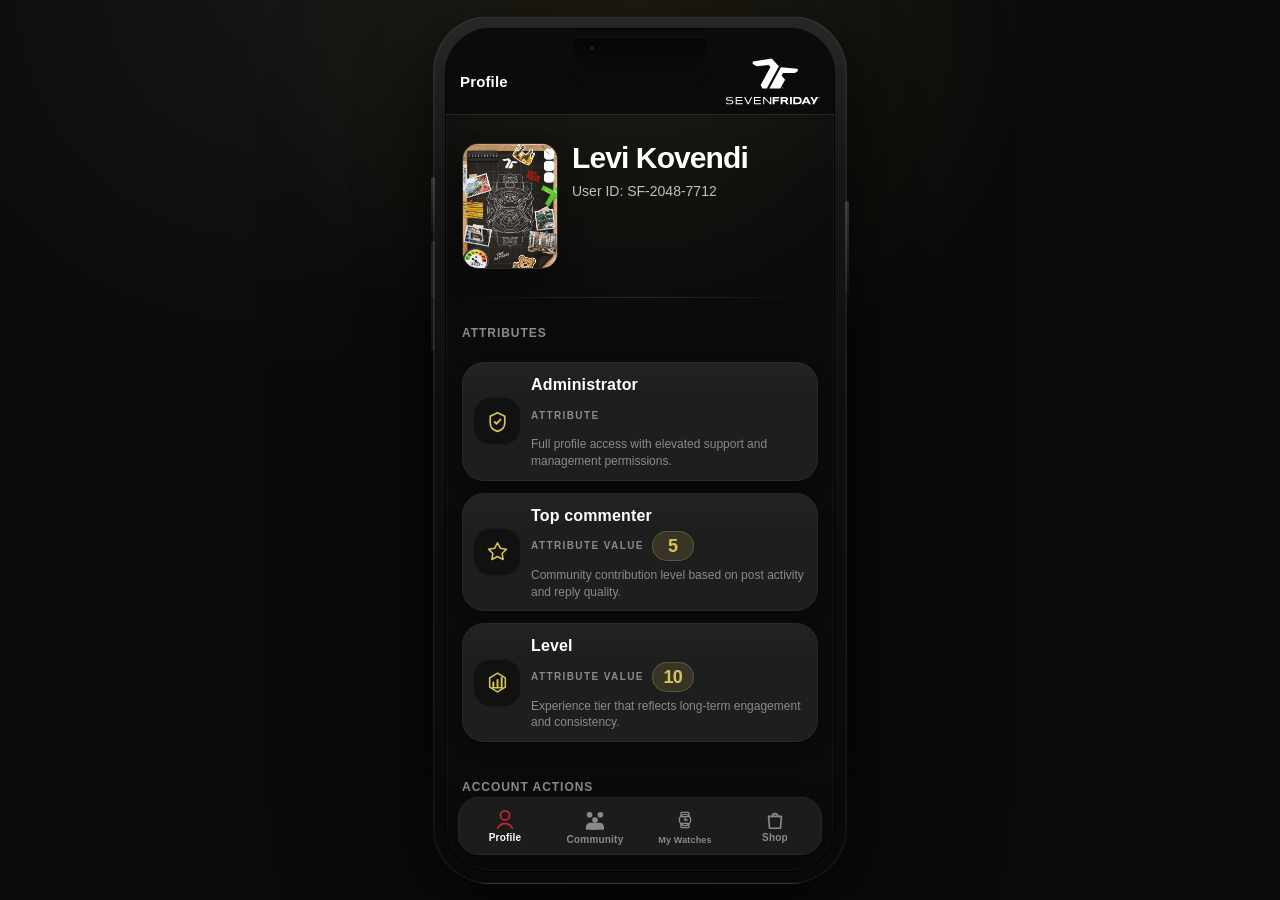
==== my-profile.html @ 0861fd1b "First commit" ====
<!doctype html>
<html lang="en">
  <head>
    <meta charset="utf-8" />
    <meta name="viewport" content="width=device-width, initial-scale=1" />
    <title>SevenFriday Profile</title>
    <link rel="stylesheet" href="./styles.css" />
  </head>
  <body>
    <main class="app-shell">
      <div class="app-stage">
        <div id="appbar-slot"></div>

        <section class="app-stage__content">
          <section class="watch-screen profile-screen" aria-label="Profile content">
            <header class="watch-screen__hero profile-hero">
              <div class="profile-header">
                <div class="profile-avatar" aria-hidden="true">
                  <img src="./assets/avatar.png" alt="" class="profile-avatar__image" />
                </div>
                <div class="profile-header__copy">
                  <h1 class="watch-screen__title" id="profile-name">Levi Kovendi</h1>
                  <p class="watch-screen__lede">User ID: SF-2048-7712</p>
                </div>
              </div>
            </header>

            <div class="watch-screen__divider"></div>

            <section class="profile-section" aria-labelledby="attributes-title">
              <h2 class="watch-screen__count" id="attributes-title">Attributes</h2>

              <div class="watch-list profile-list">
                <article class="watch-card profile-item">
                  <div class="watch-card__image-wrap profile-item__icon" aria-hidden="true">
                    <svg viewBox="0 0 24 24" fill="none" xmlns="http://www.w3.org/2000/svg">
                      <path d="M12 3.5 19 7v6.5c0 4.2-3 6.9-7 8-4-1.1-7-3.8-7-8V7l7-3.5Z" stroke="currentColor" stroke-width="1.6" stroke-linejoin="round"/>
                      <path d="M9.2 12.4 11 14.2l3.8-4.1" stroke="currentColor" stroke-width="1.8" stroke-linecap="round" stroke-linejoin="round"/>
                    </svg>
                  </div>
                  <div class="watch-card__content">
                    <div class="profile-item__copy">
                      <h3 class="watch-card__title">Administrator</h3>
                      <div class="profile-item__meta">
                        <span class="profile-item__meta-label profile-item__meta-label--solo">ATTRIBUTE</span>
                      </div>
                      <p class="watch-card__secondary">Full profile access with elevated support and management permissions.</p>
                    </div>
                  </div>
                </article>

                <article class="watch-card profile-item">
                  <div class="watch-card__image-wrap profile-item__icon" aria-hidden="true">
                    <svg viewBox="0 0 24 24" fill="none" xmlns="http://www.w3.org/2000/svg">
                      <path d="M12 2.8 14.8 8l5.8.8-4.2 4.1 1 5.8-5.4-2.8-5.4 2.8 1-5.8-4.2-4.1 5.8-.8L12 2.8Z" stroke="currentColor" stroke-width="1.5" stroke-linejoin="round"/>
                    </svg>
                  </div>
                  <div class="watch-card__content">
                    <div class="profile-item__copy">
                      <h3 class="watch-card__title">Top commenter</h3>
                      <div class="profile-item__meta">
                        <span class="profile-item__meta-label">ATTRIBUTE VALUE</span>
                        <span class="profile-item__meta-value">5</span>
                      </div>
                      <p class="watch-card__secondary">Community contribution level based on post activity and reply quality.</p>
                    </div>
                  </div>
                </article>

                <article class="watch-card profile-item">
                  <div class="watch-card__image-wrap profile-item__icon" aria-hidden="true">
                    <svg viewBox="0 0 24 24" fill="none" xmlns="http://www.w3.org/2000/svg">
                      <path d="M4.5 7.5 12 3l7.5 4.5V16.5L12 21l-7.5-4.5V7.5Z" stroke="currentColor" stroke-width="1.5" stroke-linejoin="round"/>
                      <path d="M8 15.5V12" stroke="currentColor" stroke-width="1.9" stroke-linecap="round"/>
                      <path d="M12 15.5V9.5" stroke="currentColor" stroke-width="1.9" stroke-linecap="round"/>
                      <path d="M16 15.5V7.5" stroke="currentColor" stroke-width="1.9" stroke-linecap="round"/>
                      <path d="M7.2 17h9.6" stroke="currentColor" stroke-width="1.5" stroke-linecap="round"/>
                    </svg>
                  </div>
                  <div class="watch-card__content">
                    <div class="profile-item__copy">
                      <h3 class="watch-card__title">Level</h3>
                      <div class="profile-item__meta">
                        <span class="profile-item__meta-label">ATTRIBUTE VALUE</span>
                        <span class="profile-item__meta-value">10</span>
                      </div>
                      <p class="watch-card__secondary">Experience tier that reflects long-term engagement and consistency.</p>
                    </div>
                  </div>
                </article>
              </div>
            </section>

            <section class="profile-section" aria-labelledby="account-actions-title">
              <h2 class="watch-screen__count" id="account-actions-title">Account actions</h2>

              <div class="profile-actions">
                <button type="button" class="profile-action profile-action--secondary" onclick="console.log('Logout')">
                  Logout
                </button>

                <form class="profile-delete" data-component="DeleteFlow">
                  <h3 class="watch-card__title">Delete my data</h3>
                  <p class="watch-card__secondary">
                    Deletion requires confirmation and a matching text input before it can continue.
                  </p>

                  <label class="profile-delete__field profile-delete__field--inline">
                    <span class="profile-delete__label">Confirm deletion</span>
                    <input
                      type="checkbox"
                      name="confirm_delete"
                      required
                    />
                  </label>

                  <label class="profile-delete__field">
                    <span class="profile-delete__label">Type DELETE to confirm</span>
                    <input
                      type="text"
                      name="delete_confirmation"
                      required
                      autocomplete="off"
                      spellcheck="false"
                      placeholder="DELETE"
                      pattern="DELETE"
                    />
                  </label>

                  <button type="submit" class="watch-detail__remove" data-action="delete-data">
                    Delete my data
                  </button>
                </form>
              </div>
            </section>
          </section>
        </section>

        <div id="bottom-nav-slot"></div>
      </div>
    </main>

    <script src="./svg.js"></script>
    <script src="./appbar.js"></script>
    <script src="./navbar.js"></script>
    <script>
      const appbarSlot = document.getElementById('appbar-slot');
      if (appbarSlot && window.renderAppBar) {
        appbarSlot.replaceWith(window.renderAppBar('Profile'));
      }

      const bottomNavSlot = document.getElementById('bottom-nav-slot');
      if (bottomNavSlot && window.renderNavbar) {
        bottomNavSlot.replaceWith(window.renderNavbar());
      }
    </script>
  </body>
</html>
---- styles.css ----
:root {
  --bg: #0b0b0b;
  --surface: #1e1e1e;
  --surface-strong: #252525;
  --border: #2a2a2a;
  --accent: #d8c35b;
  --accent-soft: rgba(216, 195, 91, 0.16);
  --text: #ffffff;
  --text-secondary: #bfbfbf;
  --text-muted: #8a8a8a;
  --shadow: 0 22px 48px rgba(0, 0, 0, 0.45);
  --device-notch-width: 132px;
  --device-notch-height: 29px;
  --device-notch-top: 8px;
  --appbar-height: 86px;
}

* {
  box-sizing: border-box;
}

html,
body {
  min-height: 100%;
  margin: 0;
}

body {
  min-height: 100dvh;
  display: grid;
  place-items: center;
  padding: 12px;
  background:
    radial-gradient(circle at top, rgba(216, 195, 91, 0.12), transparent 36%),
    radial-gradient(circle at 20% 0%, rgba(255, 255, 255, 0.04), transparent 28%),
    var(--bg);
  color: var(--text);
  font-family: Arial, Helvetica, sans-serif;
  overflow: auto;
}

button,
input,
textarea,
select {
  font: inherit;
}

button {
  -webkit-tap-highlight-color: transparent;
}

img {
  display: block;
  max-width: 100%;
}

#app {
  min-height: 0;
  height: 100%;
}

.app-shell {
  width: min(414px, calc(100vw - 24px), calc((100dvh - 24px) * 414 / 868));
  aspect-ratio: 414 / 868;
  min-height: 0;
  padding: 12px;
  display: flex;
  justify-content: center;
  align-items: stretch;
  position: relative;
  border-radius: 56px;
  background:
    linear-gradient(180deg, rgba(255, 255, 255, 0.05), transparent 18%),
    linear-gradient(180deg, #1b1b1b 0%, #0f0f0f 45%, #080808 100%);
  border: 1px solid rgba(255, 255, 255, 0.06);
  box-shadow:
    0 28px 70px rgba(0, 0, 0, 0.58),
    0 0 0 1px rgba(255, 255, 255, 0.03) inset,
    0 0 160px rgba(0, 0, 0, 0.44);
}

.app-shell::before,
.app-shell::after {
  content: "";
  position: absolute;
  border-radius: 999px;
  background: linear-gradient(180deg, rgba(255, 255, 255, 0.2), rgba(255, 255, 255, 0.04));
  pointer-events: none;
  opacity: 0.8;
}

.app-shell::before {
  width: 4px;
  height: 56px;
  left: -3px;
  top: 160px;
  box-shadow:
    0 64px 0 0 rgba(255, 255, 255, 0.12),
    0 118px 0 0 rgba(255, 255, 255, 0.08);
}

.app-shell::after {
  width: 4px;
  height: 94px;
  right: -3px;
  top: 184px;
}

.app-stage {
  width: 100%;
  height: 100%;
  min-height: 0;
  display: flex;
  flex-direction: column;
  position: relative;
  overflow: hidden;
  border-radius: 44px;
  background:
    radial-gradient(circle at top, rgba(216, 195, 91, 0.08), transparent 34%),
    linear-gradient(180deg, rgba(255, 255, 255, 0.02), transparent 18%),
    #0b0b0b;
  box-shadow:
    0 0 0 1px rgba(255, 255, 255, 0.04) inset,
    0 0 0 1px rgba(0, 0, 0, 0.9);
}

.app-stage::before {
  content: "";
  position: absolute;
  top: var(--device-notch-top);
  left: 50%;
  width: var(--device-notch-width);
  height: var(--device-notch-height);
  transform: translateX(-50%);
  border-radius: 0 0 18px 18px;
  background:
    radial-gradient(circle at 18px 11px, rgba(255, 255, 255, 0.16), transparent 3px),
    linear-gradient(180deg, #040404 0%, #0b0b0b 100%);
  box-shadow:
    0 1px 0 rgba(255, 255, 255, 0.05) inset,
    0 8px 16px rgba(0, 0, 0, 0.25);
  pointer-events: none;
  z-index: 35;
}

.app-stage__content {
  flex: 1 1 auto;
  min-height: 1px;
  overflow-y: auto;
  overscroll-behavior: contain;
  -webkit-overflow-scrolling: touch;
  scrollbar-width: none;
  padding: 12px 0 112px;
}

.app-stage__content::-webkit-scrollbar {
  display: none;
}

.appbar {
  height: var(--appbar-height);
  min-height: var(--appbar-height);
  padding: calc(var(--device-notch-top) + var(--device-notch-height) - 4px) 14px 13px;
  display: flex;
  align-items: center;
  justify-content: space-between;
  position: relative;
  z-index: 30;
  background: rgba(11, 11, 11, 0.92);
  backdrop-filter: blur(10px);
  border-bottom: 1px solid rgba(42, 42, 42, 0.95);
  color: white;
  gap: 12px;
}

.appbar__left {
  display: flex;
  align-items: center;
  gap: 10px;
  min-width: 0;
  flex: 1 1 auto;
}

.appbar__right {
  display: flex;
  align-items: center;
  gap: 10px;
  flex: 0 0 auto;
}

.appbar__action {
  appearance: none;
  border: 0;
  background: transparent;
  color: var(--text);
  width: 40px;
  height: 40px;
  border-radius: 12px;
  display: grid;
  place-items: center;
  cursor: pointer;
}

.appbar__icon svg {
  width: 20px;
  height: 20px;
  display: block;
}

.appbar__brand {
  display: flex;
  align-items: center;
  justify-content: flex-end;
  width: 94px;
  min-width: 94px;
  flex-shrink: 0;
}

.appbar__logo {
  display: block;
  width: 100%;
  height: auto;
  max-height: none;
  object-fit: contain;
}

.appbar__title {
  min-width: 0;
  overflow: hidden;
  text-overflow: ellipsis;
  font-size: 15px;
  line-height: 1;
  font-weight: 700;
  letter-spacing: 0.01em;
  color: var(--text);
  white-space: nowrap;
}

.bottom-nav {
  position: relative;
  z-index: 20;
  margin-top: auto;
  padding: 0 12px;
  padding-bottom: max(16px, env(safe-area-inset-bottom, 0px));
}

.bottom-nav__track {
  --nav-height: 58px;
  display: grid;
  grid-template-columns: repeat(4, 1fr);
  gap: 4px;
  padding: 3px;
  min-height: var(--nav-height);
  overflow: visible;
  background: rgba(30, 30, 30, 0.96);
  border: 1px solid var(--surface-strong);
  border-radius: 20px;
  box-shadow: 0 12px 30px rgba(0, 0, 0, 0.42);
  backdrop-filter: blur(12px);
}

.bottom-nav__item {
  appearance: none;
  border: 0;
  background: transparent;
  text-decoration: none;
  color: var(--text-muted);
  position: relative;
  display: flex;
  flex-direction: column;
  align-items: center;
  justify-content: center;
  gap: 2px;
  height: 48px;
  padding: 4px 6px 3px;
  border-radius: 14px;
  cursor: pointer;
  transition: color 160ms ease, background-color 160ms ease, box-shadow 160ms ease;
}

.bottom-nav__item svg {
  width: 22px;
  height: 22px;
  display: block;
}

.bottom-nav__item--community svg {
  width: 26px;
  height: 26px;
}

.bottom-nav__label {
  font-size: 10px;
  line-height: 1;
  font-weight: 600;
  letter-spacing: 0.02em;
  white-space: nowrap;
}

.bottom-nav__item--prominent .bottom-nav__label {
  font-size: 9px;
}

.bottom-nav__item:hover {
  color: var(--text-secondary);
}

.bottom-nav__item.is-active {
  color: var(--text);
  background: transparent;
  box-shadow: none;
}

.bottom-nav__item.is-active .bottom-nav__icon {
  color: #cf2238;
}

.bottom-nav__item--prominent {
  transform: none;
}

.bottom-nav__item--prominent .bottom-nav__icon {
  width: 28px;
  height: 28px;
  display: grid;
  place-items: center;
  border-radius: 50%;
  background: rgba(207, 34, 56, 0);
  color: var(--text-muted);
  position: relative;
}

.bottom-nav__item--prominent svg {
  width: 20px;
  height: 20px;
}

.bottom-nav__item--prominent .bottom-nav__label {
  color: var(--text-muted);
  font-weight: 700;
}

.bottom-nav__item--prominent.is-active .bottom-nav__icon,
.bottom-nav__item--prominent.is-active .bottom-nav__label {
  position: relative;
  z-index: 1;
}

.bottom-nav__item--prominent.is-active {
  background: transparent;
  box-shadow: none;
}

.bottom-nav__item--prominent.is-active .bottom-nav__icon {
  color: #cf2238;
}

.watch-screen {
  min-height: 100%;
  padding: 16px 14px 20px;
  display: flex;
  flex-direction: column;
  gap: 16px;
}

.watch-screen__hero {
  display: flex;
  flex-direction: column;
  gap: 12px;
  padding: 8px 0 8px;
  background: transparent;
  backdrop-filter: none;
  margin-bottom: 2px;
}

.watch-screen__title {
  margin: 0;
  font-size: 30px;
  line-height: 1;
  letter-spacing: -0.03em;
  font-weight: 800;
}

.watch-screen__lede {
  margin: 8px 0 0;
  color: var(--text-secondary);
  line-height: 1.5;
  font-size: 14px;
  width: 100%;
  max-width: none;
}

.watch-screen__meta {
  display: flex;
  align-items: center;
  justify-content: space-between;
  gap: 12px;
}

.watch-screen__count {
  color: var(--text-muted);
  font-size: 12px;
  font-weight: 700;
  letter-spacing: 0.08em;
  text-transform: uppercase;
}

.watch-detail {
  display: grid;
  gap: 14px;
  padding-top: 4px;
}

.watch-detail__image-wrap {
  border-radius: 26px;
  overflow: hidden;
  border: 1px solid var(--border);
  background: var(--surface);
  box-shadow: var(--shadow);
}

.watch-detail__image {
  width: 100%;
  aspect-ratio: 1 / 1;
  object-fit: cover;
}

.watch-detail__copy {
  display: grid;
  gap: 14px;
}

.watch-detail__header {
  display: grid;
  gap: 8px;
}

.watch-detail__title {
  margin: 0;
  font-size: 28px;
  line-height: 1.05;
  letter-spacing: -0.03em;
  font-weight: 800;
}

.watch-detail__serial {
  margin: 0;
  color: var(--text-secondary);
  font-size: 14px;
  line-height: 1.4;
}

.watch-detail__status {
  display: inline-flex;
  width: fit-content;
  align-items: center;
  gap: 6px;
  padding: 7px 10px;
  border-radius: 999px;
  background: rgba(216, 195, 91, 0.12);
  border: 1px solid rgba(216, 195, 91, 0.22);
  color: var(--accent);
  font-size: 10px;
  font-weight: 800;
  letter-spacing: 0.14em;
  text-transform: uppercase;
}

.watch-detail__stats {
  display: grid;
  grid-template-columns: repeat(3, minmax(0, 1fr));
  gap: 10px;
}

.watch-detail__stat {
  padding: 12px;
  border-radius: 18px;
  background: var(--surface);
  border: 1px solid var(--border);
}

.watch-detail__stat-label {
  color: var(--text-muted);
  font-size: 10px;
  line-height: 1.2;
  text-transform: uppercase;
  letter-spacing: 0.12em;
  margin-bottom: 8px;
}

.watch-detail__stat-value {
  color: var(--text);
  font-size: 14px;
  line-height: 1.25;
  font-weight: 700;
}

.watch-detail__note {
  margin: 0;
  color: var(--text-secondary);
  font-size: 13px;
  line-height: 1.55;
}

.watch-detail__actions {
  padding-top: 4px;
}

.watch-detail__remove {
  appearance: none;
  width: 100%;
  border: 1px solid rgba(255, 95, 95, 0.28);
  background: linear-gradient(180deg, rgba(255, 95, 95, 0.12), rgba(255, 95, 95, 0.06));
  color: #ffb2b2;
  padding: 13px 16px;
  border-radius: 16px;
  font-size: 13px;
  font-weight: 800;
  letter-spacing: 0.03em;
  text-transform: uppercase;
  cursor: pointer;
  transition: transform 160ms ease, border-color 160ms ease, background-color 160ms ease, color 160ms ease;
}

.watch-detail__remove:hover {
  border-color: rgba(255, 95, 95, 0.42);
  color: #ffd0d0;
}

.watch-detail__remove:active {
  transform: translateY(1px) scale(0.99);
}

.primary-button {
  appearance: none;
  border: 1px solid rgba(216, 195, 91, 0.65);
  background: linear-gradient(135deg, #eadf9a 0%, var(--accent) 100%);
  color: #101010;
  border-radius: 16px;
  padding: 12px 16px;
  min-height: 44px;
  width: 100%;
  font-size: 13px;
  font-weight: 800;
  letter-spacing: 0.03em;
  text-transform: uppercase;
  cursor: pointer;
  box-shadow: 0 14px 28px rgba(216, 195, 91, 0.22);
  transition: transform 160ms ease, box-shadow 160ms ease, filter 160ms ease, opacity 160ms ease;
}

.primary-button:hover {
  filter: brightness(1.03);
}

.primary-button:active {
  transform: translateY(1px) scale(0.99);
  box-shadow: 0 10px 22px rgba(216, 195, 91, 0.16);
}

.primary-button:disabled {
  cursor: wait;
  opacity: 0.72;
  box-shadow: none;
}

.watch-screen__hint {
  margin: 0;
  color: var(--text-muted);
  font-size: 12px;
  line-height: 1.4;
}

.watch-screen__divider {
  height: 1px;
  background: linear-gradient(90deg, transparent, var(--border), transparent);
}

.watch-list {
  display: grid;
  gap: 12px;
  padding-bottom: 10px;
}

.watch-card {
  appearance: none;
  width: 100%;
  text-decoration: none;
  border: 1px solid var(--border);
  border-radius: 22px;
  background:
    linear-gradient(180deg, rgba(255, 255, 255, 0.025), transparent 28%),
    var(--surface);
  color: inherit;
  padding: 12px;
  display: grid;
  grid-template-columns: 96px minmax(0, 1fr);
  gap: 12px;
  text-align: left;
  cursor: pointer;
  box-shadow: 0 8px 18px rgba(0, 0, 0, 0.26);
  transition: transform 160ms ease, border-color 160ms ease, box-shadow 160ms ease, background-color 160ms ease;
}

.watch-card:hover {
  border-color: rgba(216, 195, 91, 0.42);
  transform: translateY(-1px);
  box-shadow: var(--shadow);
}

.watch-card:active {
  transform: translateY(0) scale(0.99);
}

.watch-card__image-wrap {
  position: relative;
  border-radius: 18px;
  overflow: hidden;
  border: 1px solid rgba(255, 255, 255, 0.04);
  background:
    radial-gradient(circle at top, rgba(255, 255, 255, 0.94), rgba(245, 242, 233, 0.98) 62%, rgba(235, 230, 220, 1) 100%);
  aspect-ratio: 1 / 1;
}

.watch-card__image {
  width: 100%;
  height: 100%;
  object-fit: cover;
}

.watch-card__status {
  position: absolute;
  top: 2px;
  left: 10px;
  display: inline-flex;
  align-items: center;
  gap: 3px;
  padding: 3px 7px;
  border-radius: 999px;
  background: rgba(11, 11, 11, 0.72);
  border: 1px solid rgba(216, 195, 91, 0.22);
  color: var(--accent);
  font-size: 8px;
  font-weight: 800;
  letter-spacing: 0.1em;
  text-transform: uppercase;
}

.watch-card__status::before {
  content: "";
  width: 4px;
  height: 4px;
  border-radius: 999px;
  background: var(--accent);
  box-shadow: 0 0 0 3px rgba(216, 195, 91, 0.15);
}

.watch-card__content {
  min-width: 0;
  display: flex;
  flex-direction: column;
  justify-content: space-between;
  gap: 10px;
}

.watch-card__title {
  margin: 2px 0 0;
  font-size: 16px;
  line-height: 1.2;
  letter-spacing: 0.01em;
  font-weight: 800;
  overflow: hidden;
  text-overflow: ellipsis;
  white-space: nowrap;
}

.watch-card__serial {
  margin: 8px 0 0;
  color: var(--text-secondary);
  font-size: 13px;
  line-height: 1.4;
  word-break: break-word;
}

.watch-card__secondary {
  margin: 0;
  color: var(--text-muted);
  font-size: 12px;
  line-height: 1.4;
}

.watch-card__footer {
  display: flex;
  align-items: center;
  justify-content: space-between;
  gap: 10px;
}

.watch-card__tag {
  padding: 6px 10px;
  border-radius: 999px;
  background: rgba(216, 195, 91, 0.12);
  border: 1px solid rgba(216, 195, 91, 0.2);
  color: var(--accent);
  font-size: 10px;
  font-weight: 800;
  letter-spacing: 0.12em;
  text-transform: uppercase;
}

.watch-card__chevron {
  color: var(--text-muted);
  font-size: 18px;
  line-height: 1;
}

.watch-empty {
  flex: 1 1 auto;
  display: grid;
  place-items: center;
  padding: 24px 0 8px;
}

.watch-empty__panel {
  width: 100%;
  padding: 28px 20px;
  border-radius: 28px;
  border: 1px solid var(--border);
  background:
    radial-gradient(circle at top, rgba(216, 195, 91, 0.16), transparent 42%),
    radial-gradient(circle at 50% 0%, rgba(255, 255, 255, 0.08), transparent 18%),
    var(--surface);
  box-shadow: var(--shadow);
  text-align: center;
  position: relative;
  overflow: hidden;
}

.watch-empty__icon {
  width: 72px;
  height: 72px;
  margin: 0 auto 14px;
  border-radius: 24px;
  display: grid;
  place-items: center;
  background:
    radial-gradient(circle at top, rgba(255, 255, 255, 0.14), transparent 62%),
    linear-gradient(180deg, rgba(216, 195, 91, 0.16), rgba(216, 195, 91, 0.05));
  border: 1px solid rgba(216, 195, 91, 0.22);
  box-shadow:
    0 12px 24px rgba(0, 0, 0, 0.24),
    0 0 0 1px rgba(255, 255, 255, 0.02) inset;
  color: var(--accent);
}

.watch-empty__icon svg {
  width: 34px;
  height: 34px;
  display: block;
}

.watch-empty__panel::before {
  content: "";
  position: absolute;
  inset: auto 50% -78px;
  width: 210px;
  height: 210px;
  transform: translateX(-50%);
  border-radius: 50%;
  background: radial-gradient(circle, rgba(216, 195, 91, 0.18), transparent 68%);
  filter: blur(2px);
  pointer-events: none;
}

.watch-empty__panel > * {
  position: relative;
  z-index: 1;
}

.watch-empty__eyebrow {
  margin: 0 0 10px;
  color: var(--accent);
  font-size: 10px;
  font-weight: 800;
  letter-spacing: 0.24em;
  text-transform: uppercase;
}

.watch-empty__title {
  margin: 0;
  font-size: 30px;
  line-height: 1.05;
  letter-spacing: -0.03em;
  font-weight: 800;
}

.watch-empty__text {
  margin: 12px auto 0;
  max-width: 26ch;
  color: var(--text-secondary);
  line-height: 1.55;
  font-size: 14px;
}

.watch-empty__hint {
  margin: 10px auto 0;
  max-width: 28ch;
  color: var(--text-muted);
  line-height: 1.45;
  font-size: 12px;
}

.watch-empty__action {
  margin-top: 20px;
}

.profile-screen {
  gap: 18px;
}

.profile-hero {
  padding-top: 0;
}

.profile-header {
  display: flex;
  align-items: flex-start;
  gap: 14px;
}

.profile-avatar {
  width: 96px;
  height: 126px;
  border-radius: 16px;
  display: grid;
  place-items: center;
  padding: 0;
  overflow: hidden;
  background:
    radial-gradient(circle at top, rgba(216, 195, 91, 0.18), transparent 58%),
    var(--surface);
  border: 1px solid var(--border);
  box-shadow: 0 14px 26px rgba(0, 0, 0, 0.28);
}

.profile-avatar__image {
  width: 100%;
  height: 100%;
  object-fit: cover;
  object-position: center top;
  transform: scale(1.02);
}

.profile-header__copy {
  min-width: 0;
}

.profile-section {
  display: grid;
  gap: 12px;
}

.profile-item {
  cursor: default;
  grid-template-columns: 48px minmax(0, 1fr);
  padding: 10px;
  gap: 10px;
  min-height: 112px;
  align-items: center;
}

.profile-item__icon {
  display: grid;
  place-items: center;
  padding: 0;
  background: #111;
  color: var(--accent);
  font-size: 12px;
  line-height: 1.3;
  text-align: center;
}

.profile-item__icon svg {
  width: 25px;
  height: 25px;
  display: block;
}

.profile-item__copy {
  min-width: 0;
  display: grid;
  gap: 6px;
}

.profile-item__meta {
  display: flex;
  align-items: center;
  flex-wrap: wrap;
  gap: 8px;
  min-height: 30px;
}

.profile-item__meta-label {
  color: var(--text-muted);
  font-size: 10px;
  font-weight: 800;
  letter-spacing: 0.14em;
  text-transform: uppercase;
}

.profile-item__meta-value {
  display: inline-flex;
  align-items: center;
  justify-content: center;
  min-width: 42px;
  min-height: 30px;
  padding: 0 10px;
  border-radius: 999px;
  background: rgba(216, 195, 91, 0.14);
  border: 1px solid rgba(216, 195, 91, 0.24);
  color: var(--accent);
  font-size: 18px;
  line-height: 1;
  font-weight: 900;
  letter-spacing: -0.03em;
}

.profile-item__meta-value--text {
  min-width: auto;
  padding: 0 12px;
  color: var(--text-secondary);
  font-size: 11px;
  font-weight: 800;
  letter-spacing: 0.06em;
}

.profile-actions {
  display: grid;
  gap: 10px;
}

.profile-action {
  appearance: none;
  border: 1px solid var(--border);
  background: var(--surface);
  color: var(--text);
  border-radius: 16px;
  padding: 12px 16px;
  min-height: 44px;
  font-size: 13px;
  font-weight: 800;
  letter-spacing: 0.03em;
  text-transform: uppercase;
  cursor: pointer;
  transition: transform 160ms ease, border-color 160ms ease, background-color 160ms ease;
}

.profile-action:hover {
  border-color: rgba(216, 195, 91, 0.42);
  background: rgba(216, 195, 91, 0.08);
}

.profile-action:active {
  transform: translateY(1px);
}

.profile-action--secondary {
  color: var(--text-secondary);
}

.profile-delete {
  display: grid;
  gap: 10px;
  padding: 16px;
  border: 1px solid var(--border);
  border-radius: 22px;
  background: var(--surface);
}

.profile-delete__field {
  display: grid;
  gap: 8px;
}

.profile-delete__field--inline {
  grid-template-columns: 1fr auto;
  align-items: center;
  gap: 12px;
}

.profile-delete__label {
  color: var(--text-muted);
  font-size: 10px;
  line-height: 1.2;
  letter-spacing: 0.12em;
  text-transform: uppercase;
}

.profile-delete input[type='checkbox'],
.profile-delete input[type='text'] {
  width: 100%;
}

.profile-delete input[type='checkbox'] {
  width: 18px;
  height: 18px;
  margin: 0;
  accent-color: var(--accent);
  justify-self: end;
}

.profile-delete input[type='text'] {
  appearance: none;
  border: 1px solid var(--border);
  background: rgba(255, 255, 255, 0.02);
  color: var(--text);
  border-radius: 14px;
  padding: 12px 14px;
}

.profile-delete input[type='text']::placeholder {
  color: var(--text-muted);
}

.profile-mock-data {
  margin: 0;
  padding: 16px;
  border-radius: 22px;
  border: 1px solid var(--border);
  background: var(--surface);
  color: var(--text-secondary);
  font-size: 12px;
  line-height: 1.5;
  overflow: auto;
}

.shop-screen {
  gap: 18px;
}

.shop-hero {
  padding-top: 0;
}

.shop-grid {
  display: grid;
  gap: 12px;
}

.shop-card {
  grid-template-columns: 118px minmax(0, 1fr);
  min-height: 136px;
}

.shop-card__image-wrap {
  aspect-ratio: 1 / 1;
  background: radial-gradient(circle at top, rgba(255, 255, 255, 0.08), rgba(17, 17, 17, 1) 70%);
}

.shop-card__image-wrap img {
  object-fit: cover;
}

.shop-card__secondary {
  font-size: 13px;
}

.shop-card__tag {
  display: inline-flex;
  align-items: center;
  gap: 6px;
}

.shop-card__tag::before {
  content: "";
  width: 6px;
  height: 6px;
  border-radius: 999px;
  background: currentColor;
  opacity: 0.8;
}

@media (min-width: 430px) {
  .watch-screen {
    padding-inline: 16px;
  }
}

@media (max-width: 359px) {
  .watch-card {
    grid-template-columns: 88px minmax(0, 1fr);
  }

  .watch-card__title {
    font-size: 15px;
  }

  .watch-empty__title {
    font-size: 26px;
  }

  .watch-detail__stats {
    grid-template-columns: 1fr;
  }

  .shop-card {
    grid-template-columns: 104px minmax(0, 1fr);
  }

}
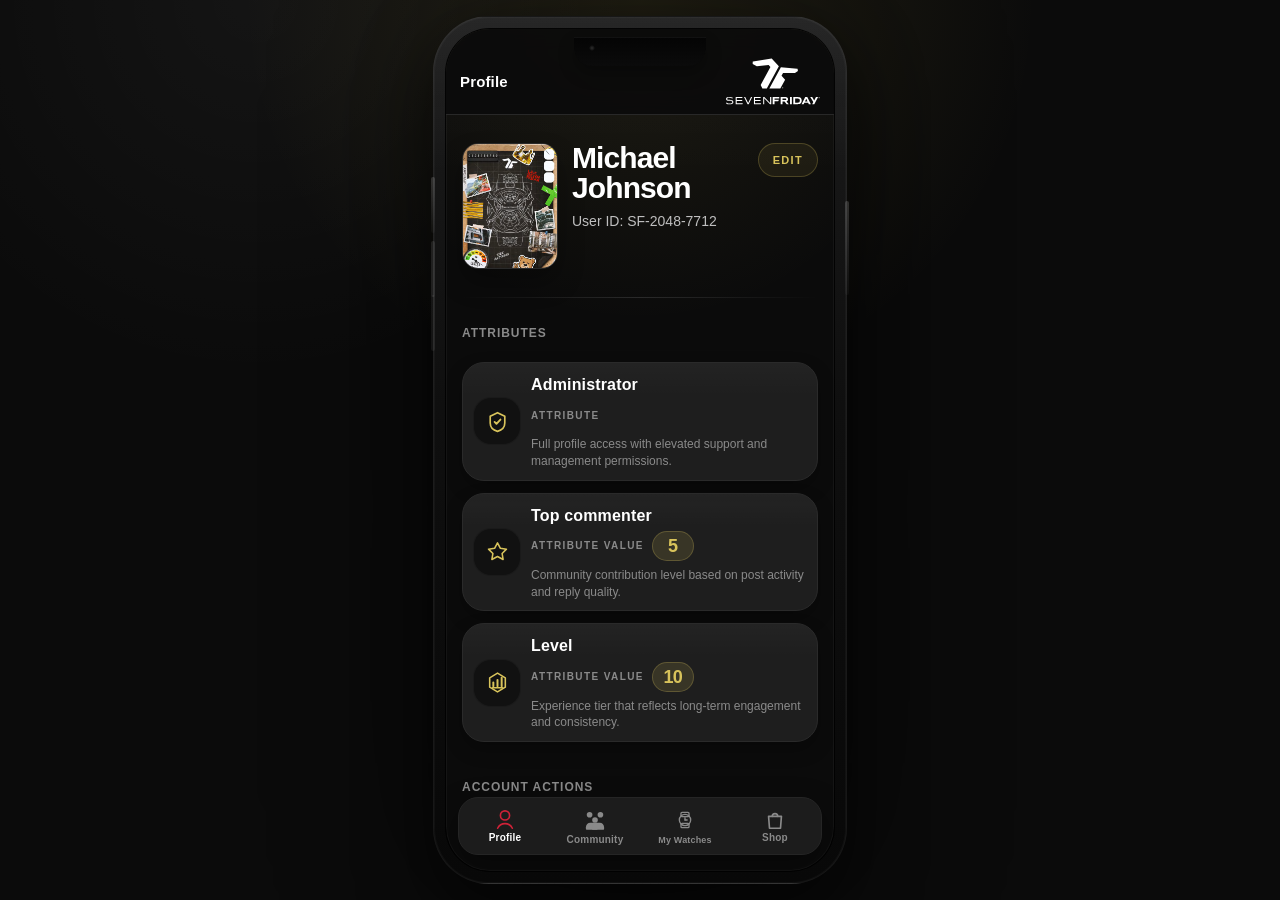
==== commit 7e90aaa3: "Add profile editing and confirm dialog" ====
--- a/my-profile.html
+++ b/my-profile.html
@@ -19,7 +19,37 @@
                   <img src="./assets/avatar.png" alt="" class="profile-avatar__image" />
                 </div>
                 <div class="profile-header__copy">
-                  <h1 class="watch-screen__title" id="profile-name">Levi Kovendi</h1>
+                  <div class="profile-name-row">
+                    <h1 class="watch-screen__title" id="profile-name">Michael Johnson</h1>
+                    <button
+                      type="button"
+                      class="profile-name-edit"
+                      id="profile-edit-trigger"
+                      aria-controls="profile-name-form"
+                      aria-expanded="false"
+                    >
+                      Edit
+                    </button>
+                  </div>
+                  <form class="profile-name-form" id="profile-name-form" hidden>
+                    <label class="profile-name-form__field" for="profile-name-input">
+                      <span class="profile-delete__label">Username</span>
+                      <input
+                        type="text"
+                        id="profile-name-input"
+                        name="username"
+                        autocomplete="username"
+                        required
+                      />
+                    </label>
+                    <div class="profile-name-form__actions">
+                      <button type="submit" class="profile-action">Save</button>
+                      <button type="button" class="profile-action profile-action--secondary" id="profile-name-cancel">
+                        Cancel
+                      </button>
+                    </div>
+                    <p class="profile-name-form__hint" id="profile-name-feedback" aria-live="polite" hidden></p>
+                  </form>
                   <p class="watch-screen__lede">User ID: SF-2048-7712</p>
                 </div>
               </div>
@@ -144,6 +174,44 @@
     <script src="./appbar.js"></script>
     <script src="./navbar.js"></script>
     <script>
+      const MAX_USERNAME_LENGTH = 24;
+      const PROFILE_STORAGE_KEY = 'sevenfriday.profile.v1';
+
+      function normalizeUsername(value) {
+        return String(value || '')
+          .trim()
+          .replace(/\s+/g, ' ')
+          .slice(0, MAX_USERNAME_LENGTH);
+      }
+
+      function loadProfile() {
+        try {
+          const raw = window.localStorage.getItem(PROFILE_STORAGE_KEY);
+          if (!raw) {
+            return { username: 'Michael Johnson' };
+          }
+
+          const parsed = JSON.parse(raw);
+          if (!parsed || typeof parsed.username !== 'string') {
+            return { username: 'Michael Johnson' };
+          }
+
+          return { username: normalizeUsername(parsed.username) || 'Michael Johnson' };
+        } catch (error) {
+          console.warn('Unable to load profile data', error);
+          return { username: 'Michael Johnson' };
+        }
+      }
+
+      function saveProfile(profile) {
+        try {
+          window.localStorage.setItem(PROFILE_STORAGE_KEY, JSON.stringify(profile));
+        } catch (error) {
+          console.warn('Unable to save profile data', error);
+        }
+      }
+
+      const profileState = loadProfile();
       const appbarSlot = document.getElementById('appbar-slot');
       if (appbarSlot && window.renderAppBar) {
         appbarSlot.replaceWith(window.renderAppBar('Profile'));
@@ -153,6 +221,82 @@
       if (bottomNavSlot && window.renderNavbar) {
         bottomNavSlot.replaceWith(window.renderNavbar());
       }
+
+      const profileName = document.getElementById('profile-name');
+      const profileEditTrigger = document.getElementById('profile-edit-trigger');
+      const profileNameForm = document.getElementById('profile-name-form');
+      const profileNameInput = document.getElementById('profile-name-input');
+      const profileNameCancel = document.getElementById('profile-name-cancel');
+      const profileNameFeedback = document.getElementById('profile-name-feedback');
+
+      function renderProfileName() {
+        if (profileName) {
+          profileName.textContent = profileState.username;
+        }
+      }
+
+      function setFeedback(message) {
+        if (profileNameFeedback) {
+          profileNameFeedback.textContent = message;
+          profileNameFeedback.hidden = !message;
+        }
+      }
+
+      function openNameEditor() {
+        if (!profileNameForm || !profileNameInput || !profileEditTrigger) {
+          return;
+        }
+
+        profileNameForm.hidden = false;
+        profileEditTrigger.setAttribute('aria-expanded', 'true');
+        profileNameInput.value = profileState.username;
+        profileNameInput.maxLength = MAX_USERNAME_LENGTH;
+        setFeedback('');
+        profileNameInput.focus();
+        profileNameInput.select();
+      }
+
+      function closeNameEditor() {
+        if (!profileNameForm || !profileEditTrigger) {
+          return;
+        }
+
+        profileNameForm.hidden = true;
+        profileEditTrigger.setAttribute('aria-expanded', 'false');
+      }
+
+      renderProfileName();
+
+      if (profileEditTrigger) {
+        profileEditTrigger.addEventListener('click', openNameEditor);
+      }
+
+      if (profileNameCancel) {
+        profileNameCancel.addEventListener('click', closeNameEditor);
+      }
+
+      if (profileNameForm) {
+        profileNameForm.addEventListener('submit', (event) => {
+          event.preventDefault();
+
+          if (!profileNameInput) {
+            return;
+          }
+
+          const nextUsername = normalizeUsername(profileNameInput.value);
+          if (!nextUsername) {
+            setFeedback('Username is required.');
+            profileNameInput.focus();
+            return;
+          }
+
+          profileState.username = nextUsername;
+          saveProfile(profileState);
+          renderProfileName();
+          closeNameEditor();
+          setFeedback('Username updated.');
+        });
+      }
     </script>
   </body>
 </html>
--- a/styles.css
+++ b/styles.css
@@ -5,6 +5,8 @@
   --border: #2a2a2a;
   --accent: #d8c35b;
   --accent-soft: rgba(216, 195, 91, 0.16);
+  --paper: #ddd4c2;
+  --paper-deep: #cdbfa9;
   --text: #ffffff;
   --text-secondary: #bfbfbf;
   --text-muted: #8a8a8a;
@@ -415,8 +417,9 @@
 .watch-detail__image-wrap {
   border-radius: 26px;
   overflow: hidden;
-  border: 1px solid var(--border);
-  background: var(--surface);
+  border: 1px solid rgba(255, 255, 255, 0.04);
+  background:
+    radial-gradient(circle at top, rgba(239, 231, 217, 0.98), rgba(221, 211, 194, 0.98) 62%, var(--paper-deep) 100%);
   box-shadow: var(--shadow);
 }
 
@@ -619,7 +622,7 @@
   overflow: hidden;
   border: 1px solid rgba(255, 255, 255, 0.04);
   background:
-    radial-gradient(circle at top, rgba(255, 255, 255, 0.94), rgba(245, 242, 233, 0.98) 62%, rgba(235, 230, 220, 1) 100%);
+    radial-gradient(circle at top, rgba(239, 231, 217, 0.98), rgba(221, 211, 194, 0.98) 62%, var(--paper-deep) 100%);
   aspect-ratio: 1 / 1;
 }
 
@@ -830,6 +833,7 @@
 }
 
 .profile-avatar {
+  flex: 0 0 96px;
   width: 96px;
   height: 126px;
   border-radius: 16px;
@@ -853,7 +857,82 @@
 }
 
 .profile-header__copy {
+  flex: 1 1 auto;
   min-width: 0;
+}
+
+.profile-name-row {
+  display: flex;
+  align-items: flex-start;
+  justify-content: space-between;
+  gap: 12px;
+}
+
+.profile-name-edit {
+  appearance: none;
+  border: 1px solid rgba(216, 195, 91, 0.24);
+  background: rgba(216, 195, 91, 0.08);
+  color: var(--accent);
+  border-radius: 999px;
+  min-height: 34px;
+  padding: 0 14px;
+  font-size: 11px;
+  font-weight: 800;
+  letter-spacing: 0.12em;
+  text-transform: uppercase;
+  cursor: pointer;
+  transition: border-color 160ms ease, background-color 160ms ease, transform 160ms ease;
+}
+
+.profile-name-edit:hover {
+  border-color: rgba(216, 195, 91, 0.42);
+  background: rgba(216, 195, 91, 0.14);
+}
+
+.profile-name-edit:active {
+  transform: translateY(1px);
+}
+
+.profile-name-form {
+  display: grid;
+  gap: 10px;
+  margin-top: 12px;
+  padding: 14px;
+  border: 1px solid var(--border);
+  border-radius: 18px;
+  background: rgba(255, 255, 255, 0.03);
+}
+
+.profile-name-form[hidden] {
+  display: none;
+}
+
+.profile-name-form__field {
+  display: grid;
+  gap: 8px;
+}
+
+.profile-name-form__field input {
+  appearance: none;
+  border: 1px solid var(--border);
+  background: rgba(255, 255, 255, 0.02);
+  color: var(--text);
+  border-radius: 14px;
+  padding: 12px 14px;
+}
+
+.profile-name-form__actions {
+  display: flex;
+  flex-wrap: wrap;
+  gap: 10px;
+}
+
+.profile-name-form__hint {
+  margin: 0;
+  min-height: 18px;
+  color: var(--text-muted);
+  font-size: 11px;
+  line-height: 1.4;
 }
 
 .profile-section {
@@ -1055,11 +1134,14 @@
 
 .shop-card__image-wrap {
   aspect-ratio: 1 / 1;
-  background: radial-gradient(circle at top, rgba(255, 255, 255, 0.08), rgba(17, 17, 17, 1) 70%);
+  background:
+    radial-gradient(circle at top, rgba(239, 231, 217, 0.98), rgba(221, 211, 194, 0.98) 62%, var(--paper-deep) 100%);
 }
 
 .shop-card__image-wrap img {
-  object-fit: cover;
+  box-sizing: border-box;
+  object-fit: contain;
+  padding: 8px;
 }
 
 .shop-card__secondary {
@@ -1081,6 +1163,147 @@
   opacity: 0.8;
 }
 
+.confirm-dialog {
+  position: absolute;
+  inset: 0;
+  z-index: 200;
+  display: grid;
+  place-items: center;
+  padding: 22px;
+  background: rgba(11, 11, 11, 0.44);
+  backdrop-filter: blur(14px) saturate(1.1);
+  animation: confirm-dialog-fade 180ms ease;
+}
+
+.confirm-dialog__panel {
+  width: min(100%, 270px);
+  position: relative;
+  overflow: hidden;
+  border-radius: 22px;
+  border: 1px solid rgba(255, 255, 255, 0.18);
+  background:
+    linear-gradient(180deg, rgba(255, 255, 255, 0.18), rgba(255, 255, 255, 0.06)),
+    rgba(28, 28, 30, 0.82);
+  box-shadow:
+    0 24px 64px rgba(0, 0, 0, 0.42),
+    0 1px 0 rgba(255, 255, 255, 0.12) inset;
+  backdrop-filter: blur(24px) saturate(1.15);
+  animation: confirm-dialog-pop 220ms cubic-bezier(.2, .9, .22, 1);
+}
+
+.confirm-dialog__halo {
+  position: absolute;
+  inset: -42% auto auto 50%;
+  width: 180px;
+  height: 180px;
+  transform: translateX(-50%);
+  border-radius: 50%;
+  background: radial-gradient(circle, rgba(255, 255, 255, 0.14), transparent 70%);
+  pointer-events: none;
+}
+
+.confirm-dialog__header {
+  position: relative;
+  padding: 18px 18px 14px;
+  display: grid;
+  gap: 8px;
+  text-align: center;
+}
+
+.confirm-dialog__eyebrow {
+  margin: 0;
+  color: rgba(255, 255, 255, 0.56);
+  font-size: 10px;
+  font-weight: 700;
+  letter-spacing: 0.12em;
+  text-transform: uppercase;
+}
+
+.confirm-dialog__title {
+  margin: 0;
+  color: rgba(255, 255, 255, 0.96);
+  font-size: 17px;
+  line-height: 1.22;
+  letter-spacing: -0.01em;
+  font-weight: 600;
+}
+
+.confirm-dialog__message {
+  margin: 0;
+  color: rgba(235, 235, 245, 0.72);
+  font-size: 13px;
+  line-height: 1.38;
+}
+
+.confirm-dialog__actions {
+  display: grid;
+  grid-template-columns: repeat(2, minmax(0, 1fr));
+  gap: 0;
+  padding: 0;
+  border-top: 1px solid rgba(255, 255, 255, 0.12);
+}
+
+.confirm-dialog__button {
+  appearance: none;
+  min-height: 44px;
+  width: 100%;
+  border: 0;
+  border-radius: 0;
+  padding: 10px 14px;
+  font-size: 17px;
+  font-weight: 400;
+  letter-spacing: -0.01em;
+  text-transform: none;
+  cursor: pointer;
+  transition: background-color 160ms ease, color 160ms ease, opacity 160ms ease;
+}
+
+.confirm-dialog__button:active {
+  background: rgba(255, 255, 255, 0.08);
+}
+
+.confirm-dialog__button--secondary {
+  background: transparent;
+  color: rgba(10, 132, 255, 0.96);
+}
+
+.confirm-dialog__button--secondary:hover {
+  background: rgba(255, 255, 255, 0.04);
+}
+
+.confirm-dialog__button--danger {
+  background: transparent;
+  color: #ff453a;
+  font-weight: 600;
+  border-left: 1px solid rgba(255, 255, 255, 0.12);
+}
+
+.confirm-dialog__button--danger:hover {
+  background: rgba(255, 255, 255, 0.04);
+}
+
+@keyframes confirm-dialog-fade {
+  from {
+    opacity: 0;
+  }
+
+  to {
+    opacity: 1;
+  }
+}
+
+@keyframes confirm-dialog-pop {
+  from {
+    opacity: 0;
+    transform: scale(1.08) translateY(8px);
+  }
+
+  to {
+    opacity: 1;
+    transform: scale(1) translateY(0);
+  }
+}
+
 @media (min-width: 430px) {
   .watch-screen {
     padding-inline: 16px;
